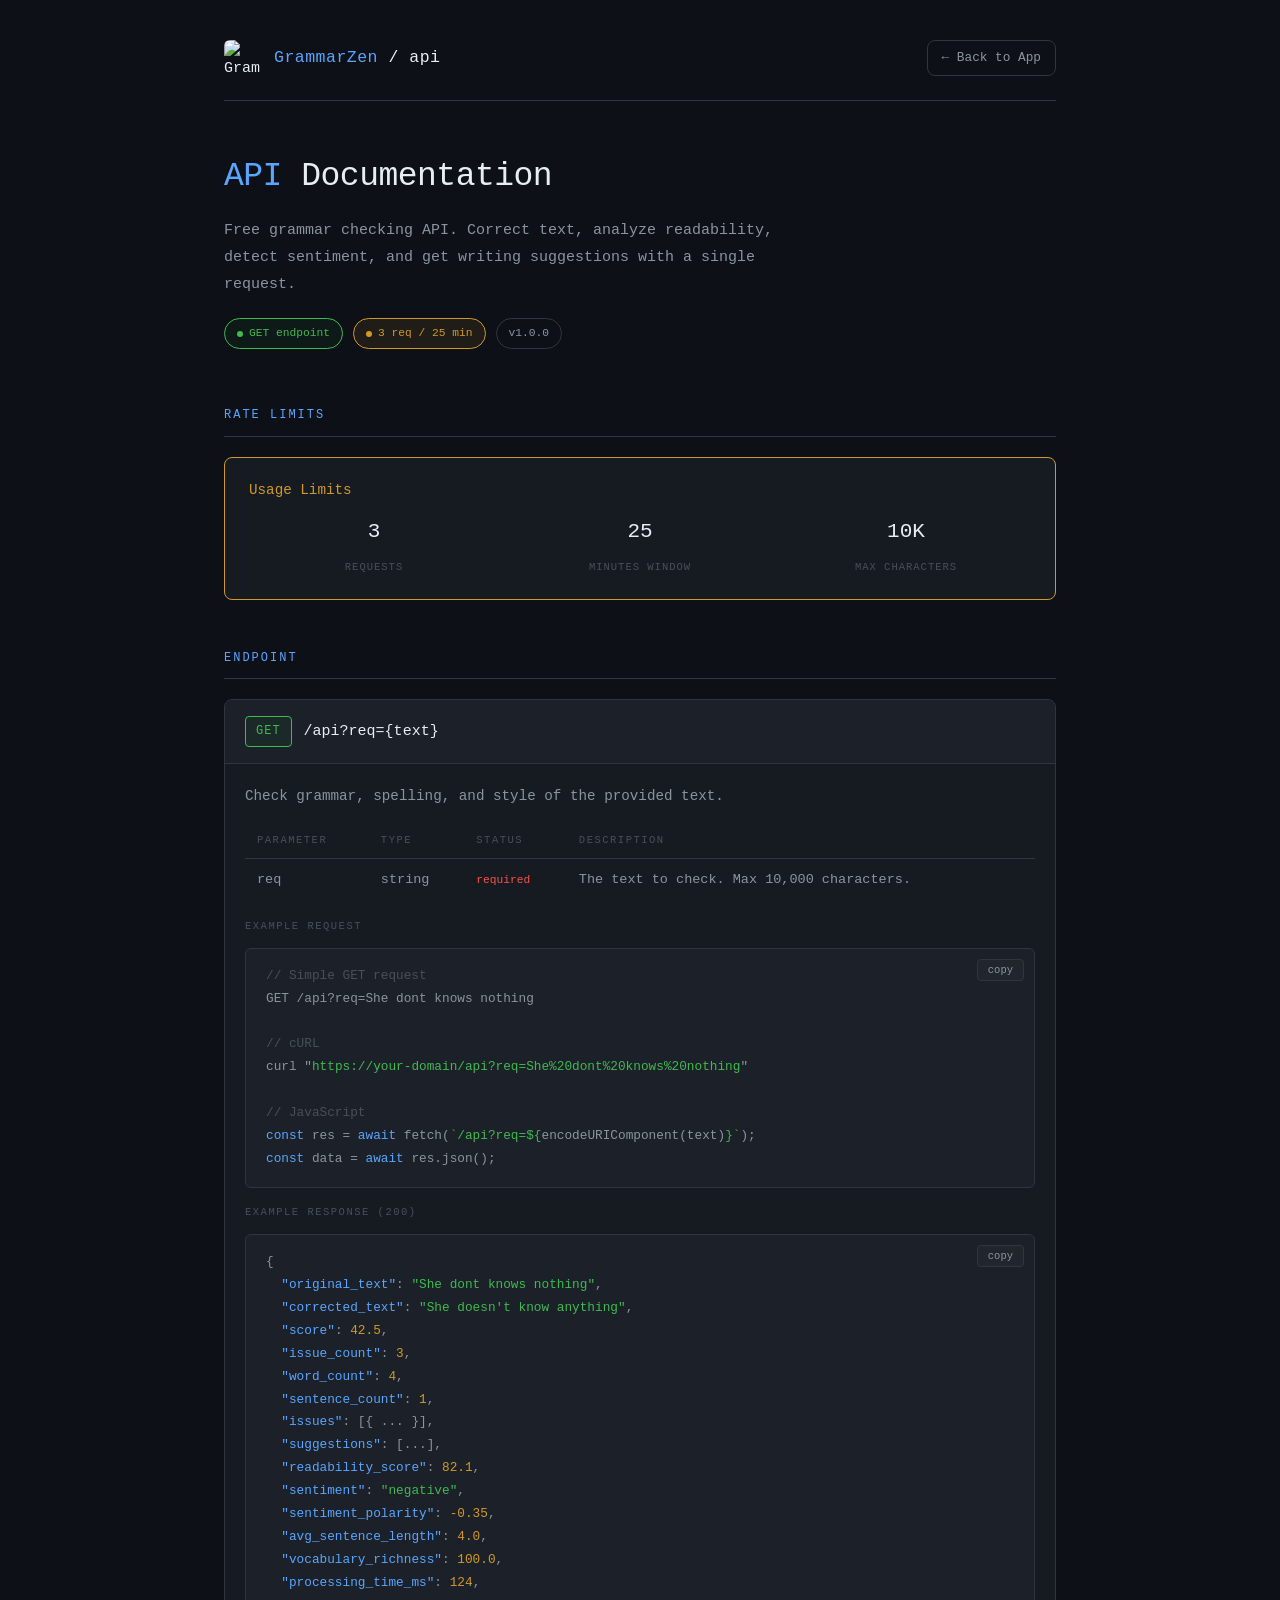
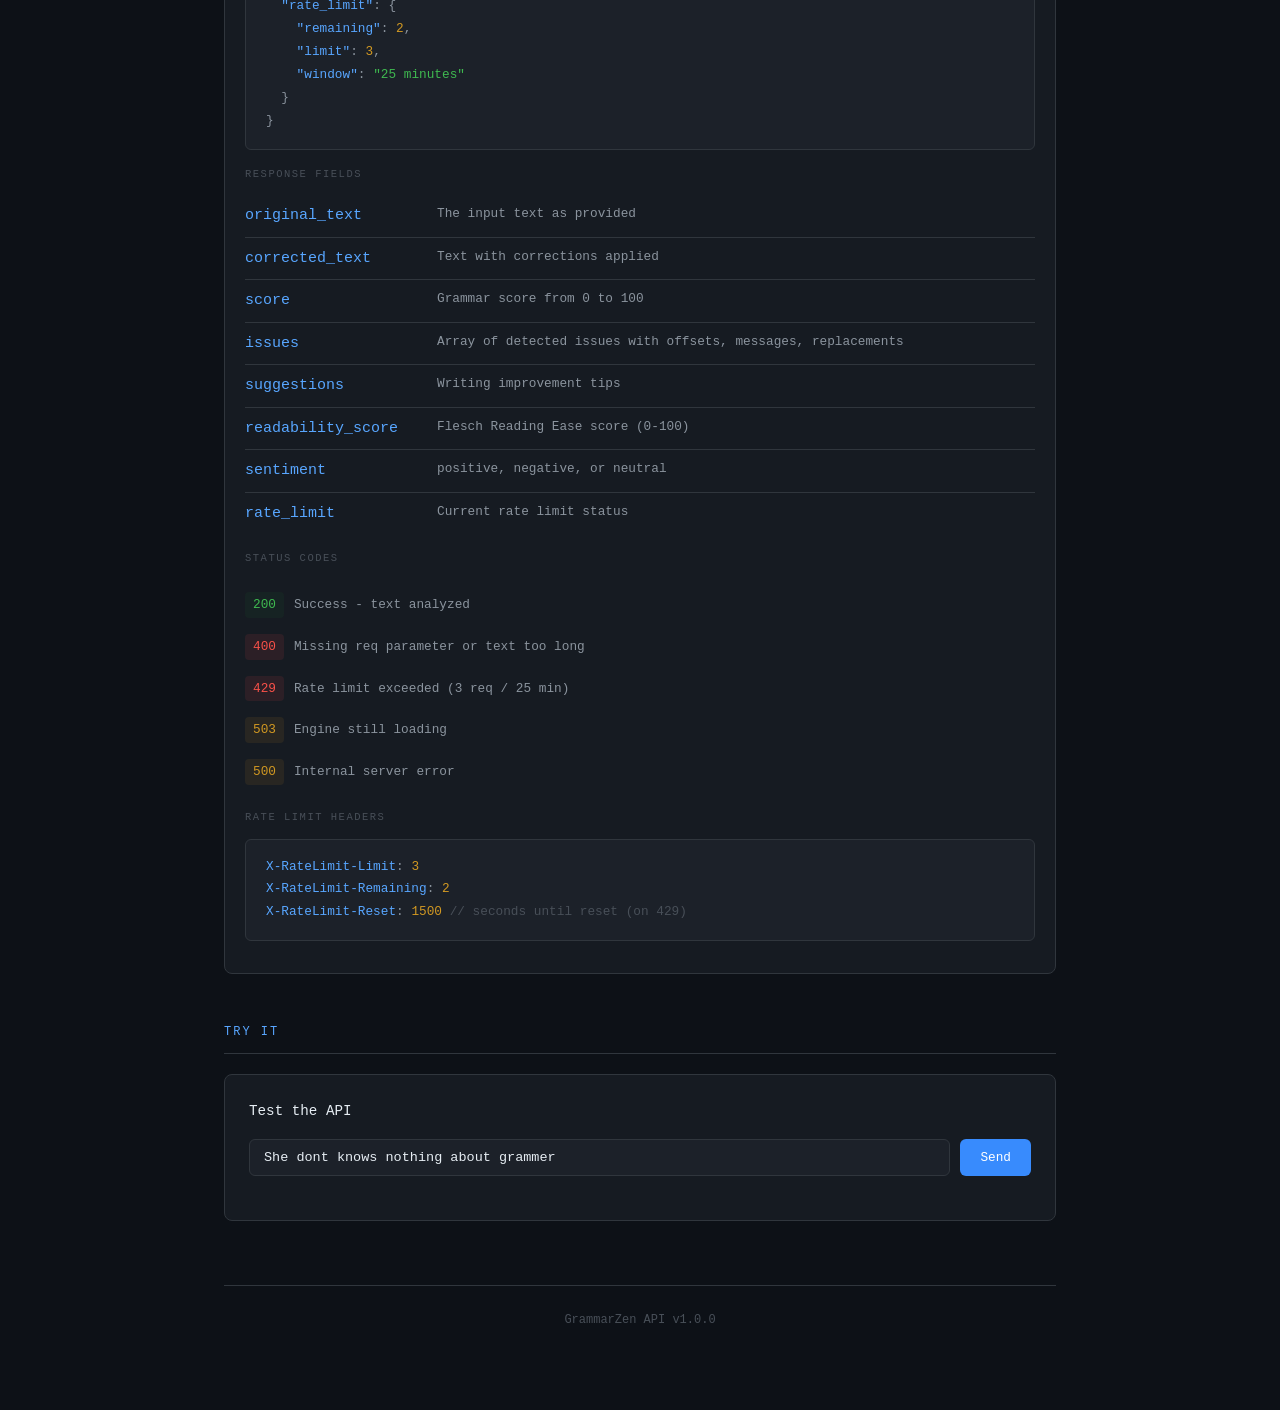
==== src/static/api-docs.html @ 3f3d4078 "Add a public API and documentation page with rate limiting Implement a GET /api endpoint with IP-bas" ====
<!DOCTYPE html>
<html lang="en">
<head>
<meta charset="UTF-8">
<meta name="viewport" content="width=device-width, initial-scale=1.0">
<title>GrammarZen API Documentation</title>
<link rel="icon" type="image/png" href="/static/logo.png">
<link rel="preconnect" href="https://fonts.googleapis.com">
<link href="https://fonts.googleapis.com/css2?family=Whois+Mono&display=swap" rel="stylesheet">
<style>
*,*::before,*::after{box-sizing:border-box;margin:0;padding:0}
:root{
--bg:#0D1117;
--surface:#161B22;
--surface2:#1C2129;
--surface3:#21262D;
--border:#30363D;
--border-hl:#388BFD40;
--text:#E6EDF3;
--text2:#8B949E;
--text3:#484F58;
--accent:#58A6FF;
--accent2:#388BFD;
--green:#3FB950;
--green-bg:#23883312;
--red:#F85149;
--red-bg:#F8514918;
--orange:#D29922;
--orange-bg:#D2992218;
--purple:#BC8CFF;
--mono:'Whois Mono', 'Courier New', monospace;
--radius:8px;
}
html{font-size:15px;-webkit-font-smoothing:antialiased}
body{background:var(--bg);color:var(--text);font-family:var(--mono);min-height:100vh;line-height:1.7}
a{color:var(--accent);text-decoration:none;transition:color 0.15s}
a:hover{color:var(--purple)}

.page{max-width:880px;margin:0 auto;padding:40px 24px 80px}

.top-bar{display:flex;align-items:center;justify-content:space-between;margin-bottom:48px;padding-bottom:24px;border-bottom:1px solid var(--border)}
.top-bar-left{display:flex;align-items:center;gap:14px}
.top-bar-logo{width:36px;height:36px;border-radius:6px}
.top-bar-title{font-size:1.1rem;color:var(--text);letter-spacing:0.5px}
.top-bar-title span{color:var(--accent)}
.back-link{font-size:0.85rem;color:var(--text2);padding:6px 14px;border:1px solid var(--border);border-radius:var(--radius);transition:all 0.15s}
.back-link:hover{color:var(--accent);border-color:var(--accent)}

.hero{margin-bottom:56px}
.hero h1{font-size:2.2rem;font-weight:400;color:var(--text);margin-bottom:12px;letter-spacing:-0.5px}
.hero h1 span{color:var(--accent)}
.hero p{font-size:1rem;color:var(--text2);max-width:560px;line-height:1.8}

.badge-row{display:flex;gap:10px;margin-top:20px;flex-wrap:wrap}
.badge{display:inline-flex;align-items:center;gap:6px;font-size:0.75rem;padding:5px 12px;border-radius:20px;border:1px solid var(--border);color:var(--text2)}
.badge.green{border-color:var(--green);color:var(--green);background:var(--green-bg)}
.badge.orange{border-color:var(--orange);color:var(--orange);background:var(--orange-bg)}
.badge.red{border-color:var(--red);color:var(--red);background:var(--red-bg)}
.badge-dot{width:6px;height:6px;border-radius:50%;background:currentColor}

.section{margin-bottom:48px}
.section-title{font-size:0.8rem;color:var(--accent);text-transform:uppercase;letter-spacing:2px;margin-bottom:20px;padding-bottom:10px;border-bottom:1px solid var(--border)}

.endpoint-card{background:var(--surface);border:1px solid var(--border);border-radius:var(--radius);overflow:hidden;margin-bottom:24px}
.endpoint-header{display:flex;align-items:center;gap:12px;padding:16px 20px;border-bottom:1px solid var(--border);background:var(--surface2)}
.method{font-size:0.8rem;font-weight:400;padding:4px 10px;border-radius:4px;text-transform:uppercase;letter-spacing:1px}
.method.get{background:var(--green-bg);color:var(--green);border:1px solid var(--green)}
.method.post{background:var(--accent);color:var(--bg);border:1px solid var(--accent)}
.endpoint-path{font-size:1rem;color:var(--text)}
.endpoint-body{padding:20px}
.endpoint-desc{color:var(--text2);margin-bottom:16px;font-size:0.95rem}

.param-table{width:100%;border-collapse:collapse;margin-bottom:16px}
.param-table th{text-align:left;font-size:0.7rem;color:var(--text3);text-transform:uppercase;letter-spacing:1.5px;padding:8px 12px;border-bottom:1px solid var(--border);font-weight:400}
.param-table td{padding:10px 12px;border-bottom:1px solid var(--border);font-size:0.9rem;color:var(--text2);vertical-align:top}
.param-table tr:last-child td{border-bottom:none}
.param-name{color:var(--accent)}
.param-type{color:var(--purple);font-size:0.8rem}
.param-req{color:var(--red);font-size:0.75rem}
.param-opt{color:var(--text3);font-size:0.75rem}

.code-block{background:var(--surface2);border:1px solid var(--border);border-radius:6px;padding:16px 20px;overflow-x:auto;margin:12px 0;font-size:0.85rem;line-height:1.8;color:var(--text2);position:relative}
.code-block .key{color:var(--accent)}
.code-block .str{color:var(--green)}
.code-block .num{color:var(--orange)}
.code-block .comment{color:var(--text3)}
.code-label{font-size:0.7rem;text-transform:uppercase;letter-spacing:1.5px;color:var(--text3);margin-bottom:8px;margin-top:16px}
.copy-btn{position:absolute;top:10px;right:10px;background:var(--surface3);border:1px solid var(--border);color:var(--text2);padding:4px 10px;border-radius:4px;font-family:var(--mono);font-size:0.7rem;cursor:pointer;transition:all 0.15s}
.copy-btn:hover{color:var(--accent);border-color:var(--accent)}

.try-section{background:var(--surface);border:1px solid var(--border);border-radius:var(--radius);padding:24px;margin-bottom:24px}
.try-title{font-size:0.95rem;color:var(--text);margin-bottom:16px}
.try-row{display:flex;gap:10px;margin-bottom:12px}
.try-input{flex:1;background:var(--surface2);border:1px solid var(--border);border-radius:6px;padding:10px 14px;color:var(--text);font-family:var(--mono);font-size:0.9rem;outline:none;transition:border-color 0.15s}
.try-input:focus{border-color:var(--accent)}
.try-btn{background:var(--accent2);color:#fff;border:none;padding:10px 20px;border-radius:6px;font-family:var(--mono);font-size:0.85rem;cursor:pointer;transition:all 0.15s;white-space:nowrap}
.try-btn:hover{background:var(--accent)}
.try-btn:disabled{opacity:0.4;cursor:not-allowed}
.try-output{background:var(--surface2);border:1px solid var(--border);border-radius:6px;padding:16px 20px;font-size:0.85rem;line-height:1.8;color:var(--text2);min-height:120px;max-height:400px;overflow-y:auto;white-space:pre-wrap;display:none}
.try-status{display:flex;align-items:center;gap:8px;font-size:0.8rem;color:var(--text3);margin-bottom:8px}
.try-status.success{color:var(--green)}
.try-status.error{color:var(--red)}
.try-rate{font-size:0.8rem;color:var(--text3);margin-top:8px}

.rate-card{background:var(--surface);border:1px solid var(--orange);border-radius:var(--radius);padding:20px 24px;margin-bottom:24px}
.rate-card h3{font-size:0.95rem;font-weight:400;color:var(--orange);margin-bottom:12px}
.rate-grid{display:grid;grid-template-columns:repeat(3,1fr);gap:16px}
.rate-item{text-align:center}
.rate-value{font-size:1.4rem;color:var(--text);display:block;margin-bottom:4px}
.rate-label{font-size:0.7rem;color:var(--text3);text-transform:uppercase;letter-spacing:1px}

.response-fields{margin-top:12px}
.field-item{display:flex;gap:12px;padding:8px 0;border-bottom:1px solid var(--border)}
.field-item:last-child{border-bottom:none}
.field-name{color:var(--accent);min-width:180px;flex-shrink:0}
.field-desc{color:var(--text2);font-size:0.85rem}

.status-codes{margin-top:16px}
.status-item{display:flex;align-items:center;gap:10px;padding:8px 0}
.status-code{font-size:0.85rem;padding:2px 8px;border-radius:4px}
.status-code.s2xx{background:var(--green-bg);color:var(--green)}
.status-code.s4xx{background:var(--red-bg);color:var(--red)}
.status-code.s5xx{background:var(--orange-bg);color:var(--orange)}
.status-text{color:var(--text2);font-size:0.85rem}

.footer{margin-top:64px;padding-top:24px;border-top:1px solid var(--border);text-align:center;color:var(--text3);font-size:0.8rem}

@media(max-width:640px){
.hero h1{font-size:1.6rem}
.rate-grid{grid-template-columns:1fr}
.try-row{flex-direction:column}
.top-bar{flex-direction:column;gap:12px;align-items:flex-start}
.endpoint-header{flex-direction:column;align-items:flex-start;gap:8px}
.field-item{flex-direction:column;gap:4px}
.field-name{min-width:auto}
}
</style>
</head>
<body>
<div class="page">

<div class="top-bar">
<div class="top-bar-left">
<img src="/static/logo.png" alt="GrammarZen" class="top-bar-logo">
<div class="top-bar-title"><span>GrammarZen</span> / api</div>
</div>
<a href="/" class="back-link">&larr; Back to App</a>
</div>

<div class="hero">
<h1><span>API</span> Documentation</h1>
<p>Free grammar checking API. Correct text, analyze readability, detect sentiment, and get writing suggestions with a single request.</p>
<div class="badge-row">
<span class="badge green"><span class="badge-dot"></span> GET endpoint</span>
<span class="badge orange"><span class="badge-dot"></span> 3 req / 25 min</span>
<span class="badge">v1.0.0</span>
</div>
</div>

<div class="section">
<div class="section-title">Rate Limits</div>
<div class="rate-card">
<h3>Usage Limits</h3>
<div class="rate-grid">
<div class="rate-item">
<span class="rate-value">3</span>
<span class="rate-label">Requests</span>
</div>
<div class="rate-item">
<span class="rate-value">25</span>
<span class="rate-label">Minutes Window</span>
</div>
<div class="rate-item">
<span class="rate-value">10K</span>
<span class="rate-label">Max Characters</span>
</div>
</div>
</div>
</div>

<div class="section">
<div class="section-title">Endpoint</div>

<div class="endpoint-card">
<div class="endpoint-header">
<span class="method get">GET</span>
<span class="endpoint-path">/api?req={text}</span>
</div>
<div class="endpoint-body">
<p class="endpoint-desc">Check grammar, spelling, and style of the provided text.</p>

<table class="param-table">
<thead>
<tr><th>Parameter</th><th>Type</th><th>Status</th><th>Description</th></tr>
</thead>
<tbody>
<tr>
<td class="param-name">req</td>
<td class="param-type">string</td>
<td><span class="param-req">required</span></td>
<td>The text to check. Max 10,000 characters.</td>
</tr>
</tbody>
</table>

<div class="code-label">Example Request</div>
<div class="code-block" id="exampleReq">
<button class="copy-btn" onclick="copyCode('exampleReq')">copy</button>
<span class="comment">// Simple GET request</span><br>
GET /api?req=She dont knows nothing<br>
<br>
<span class="comment">// cURL</span><br>
curl "<span class="str">https://your-domain/api?req=She%20dont%20knows%20nothing</span>"<br>
<br>
<span class="comment">// JavaScript</span><br>
<span class="key">const</span> res = <span class="key">await</span> fetch(<span class="str">`/api?req=${</span>encodeURIComponent(text)<span class="str">}`</span>);<br>
<span class="key">const</span> data = <span class="key">await</span> res.json();
</div>

<div class="code-label">Example Response (200)</div>
<div class="code-block" id="exampleRes">
<button class="copy-btn" onclick="copyCode('exampleRes')">copy</button>
{<br>
&nbsp;&nbsp;<span class="key">"original_text"</span>: <span class="str">"She dont knows nothing"</span>,<br>
&nbsp;&nbsp;<span class="key">"corrected_text"</span>: <span class="str">"She doesn't know anything"</span>,<br>
&nbsp;&nbsp;<span class="key">"score"</span>: <span class="num">42.5</span>,<br>
&nbsp;&nbsp;<span class="key">"issue_count"</span>: <span class="num">3</span>,<br>
&nbsp;&nbsp;<span class="key">"word_count"</span>: <span class="num">4</span>,<br>
&nbsp;&nbsp;<span class="key">"sentence_count"</span>: <span class="num">1</span>,<br>
&nbsp;&nbsp;<span class="key">"issues"</span>: [{ ... }],<br>
&nbsp;&nbsp;<span class="key">"suggestions"</span>: [...],<br>
&nbsp;&nbsp;<span class="key">"readability_score"</span>: <span class="num">82.1</span>,<br>
&nbsp;&nbsp;<span class="key">"sentiment"</span>: <span class="str">"negative"</span>,<br>
&nbsp;&nbsp;<span class="key">"sentiment_polarity"</span>: <span class="num">-0.35</span>,<br>
&nbsp;&nbsp;<span class="key">"avg_sentence_length"</span>: <span class="num">4.0</span>,<br>
&nbsp;&nbsp;<span class="key">"vocabulary_richness"</span>: <span class="num">100.0</span>,<br>
&nbsp;&nbsp;<span class="key">"processing_time_ms"</span>: <span class="num">124</span>,<br>
&nbsp;&nbsp;<span class="key">"rate_limit"</span>: {<br>
&nbsp;&nbsp;&nbsp;&nbsp;<span class="key">"remaining"</span>: <span class="num">2</span>,<br>
&nbsp;&nbsp;&nbsp;&nbsp;<span class="key">"limit"</span>: <span class="num">3</span>,<br>
&nbsp;&nbsp;&nbsp;&nbsp;<span class="key">"window"</span>: <span class="str">"25 minutes"</span><br>
&nbsp;&nbsp;}<br>
}
</div>

<div class="code-label">Response Fields</div>
<div class="response-fields">
<div class="field-item"><span class="field-name">original_text</span><span class="field-desc">The input text as provided</span></div>
<div class="field-item"><span class="field-name">corrected_text</span><span class="field-desc">Text with corrections applied</span></div>
<div class="field-item"><span class="field-name">score</span><span class="field-desc">Grammar score from 0 to 100</span></div>
<div class="field-item"><span class="field-name">issues</span><span class="field-desc">Array of detected issues with offsets, messages, replacements</span></div>
<div class="field-item"><span class="field-name">suggestions</span><span class="field-desc">Writing improvement tips</span></div>
<div class="field-item"><span class="field-name">readability_score</span><span class="field-desc">Flesch Reading Ease score (0-100)</span></div>
<div class="field-item"><span class="field-name">sentiment</span><span class="field-desc">positive, negative, or neutral</span></div>
<div class="field-item"><span class="field-name">rate_limit</span><span class="field-desc">Current rate limit status</span></div>
</div>

<div class="code-label">Status Codes</div>
<div class="status-codes">
<div class="status-item"><span class="status-code s2xx">200</span><span class="status-text">Success - text analyzed</span></div>
<div class="status-item"><span class="status-code s4xx">400</span><span class="status-text">Missing req parameter or text too long</span></div>
<div class="status-item"><span class="status-code s4xx">429</span><span class="status-text">Rate limit exceeded (3 req / 25 min)</span></div>
<div class="status-item"><span class="status-code s5xx">503</span><span class="status-text">Engine still loading</span></div>
<div class="status-item"><span class="status-code s5xx">500</span><span class="status-text">Internal server error</span></div>
</div>

<div class="code-label">Rate Limit Headers</div>
<div class="code-block">
<span class="key">X-RateLimit-Limit</span>: <span class="num">3</span><br>
<span class="key">X-RateLimit-Remaining</span>: <span class="num">2</span><br>
<span class="key">X-RateLimit-Reset</span>: <span class="num">1500</span> <span class="comment">// seconds until reset (on 429)</span>
</div>
</div>
</div>
</div>

<div class="section">
<div class="section-title">Try It</div>
<div class="try-section">
<div class="try-title">Test the API</div>
<div class="try-row">
<input type="text" class="try-input" id="tryInput" placeholder="Enter text to check..." value="She dont knows nothing about grammer">
<button class="try-btn" id="tryBtn" onclick="tryApi()">Send</button>
</div>
<div class="try-status" id="tryStatus"></div>
<div class="try-output" id="tryOutput"></div>
<div class="try-rate" id="tryRate"></div>
</div>
</div>

<div class="footer">
GrammarZen API v1.0.0
</div>

</div>

<script>
function copyCode(id){
const el=document.getElementById(id);
const text=el.innerText.replace('copy','').trim();
navigator.clipboard.writeText(text).then(()=>{
const btn=el.querySelector('.copy-btn');
btn.textContent='copied!';
setTimeout(()=>btn.textContent='copy',1500);
});
}

async function tryApi(){
const input=document.getElementById('tryInput');
const btn=document.getElementById('tryBtn');
const output=document.getElementById('tryOutput');
const status=document.getElementById('tryStatus');
const rate=document.getElementById('tryRate');
const text=input.value.trim();
if(!text)return;
btn.disabled=true;
btn.textContent='...';
status.className='try-status';
status.textContent='Sending request...';
output.style.display='block';
output.textContent='Loading...';
try{
const res=await fetch('/api?req='+encodeURIComponent(text));
const data=await res.json();
if(res.ok){
status.className='try-status success';
status.textContent='200 OK - '+data.processing_time_ms+'ms';
output.textContent=JSON.stringify(data,null,2);
if(data.rate_limit){
rate.textContent='Remaining: '+data.rate_limit.remaining+' / '+data.rate_limit.limit;
}
}else{
status.className='try-status error';
status.textContent=res.status+' '+res.statusText;
output.textContent=JSON.stringify(data,null,2);
if(res.status===429&&data.retry_after_seconds){
rate.textContent='Rate limited. Retry in '+Math.ceil(data.retry_after_seconds/60)+' minutes.';
}
}
}catch(err){
status.className='try-status error';
status.textContent='Request failed';
output.textContent=err.message;
}finally{
btn.disabled=false;
btn.textContent='Send';
}
}
</script>
</body>
</html>
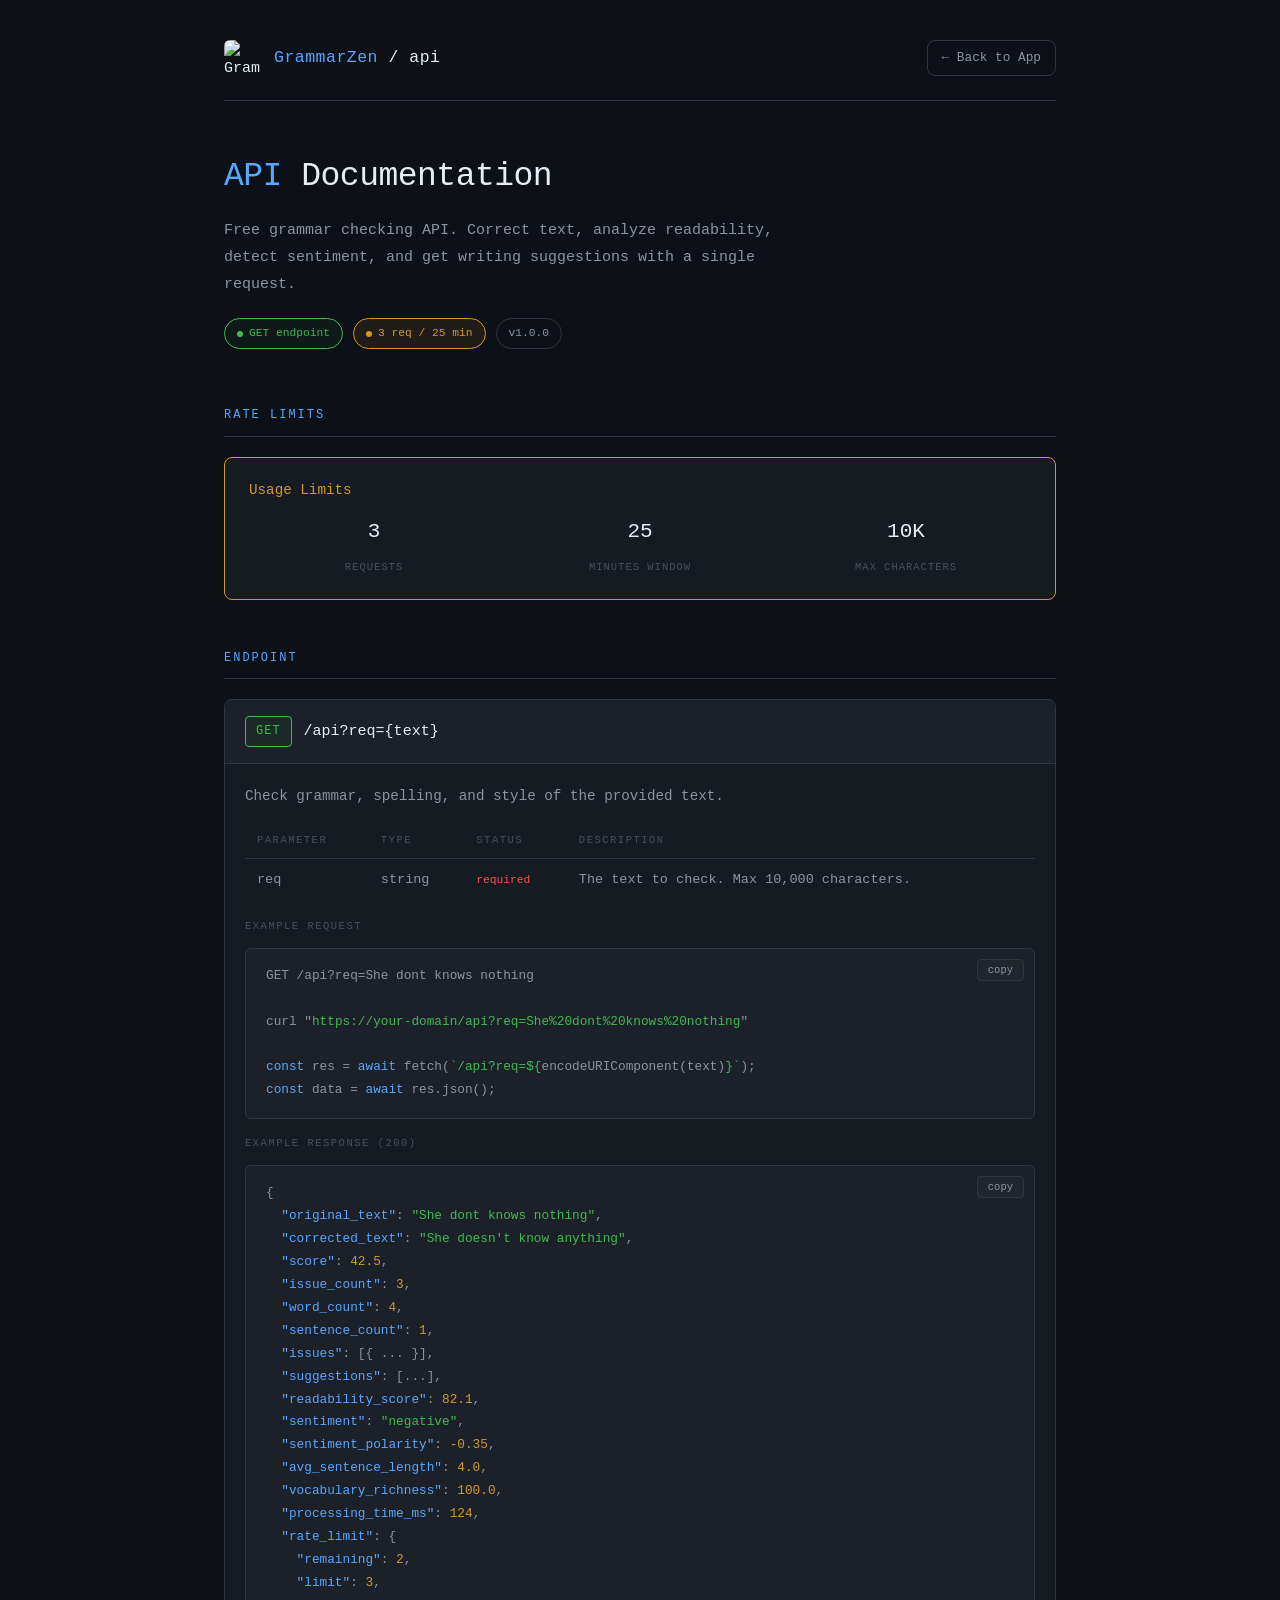
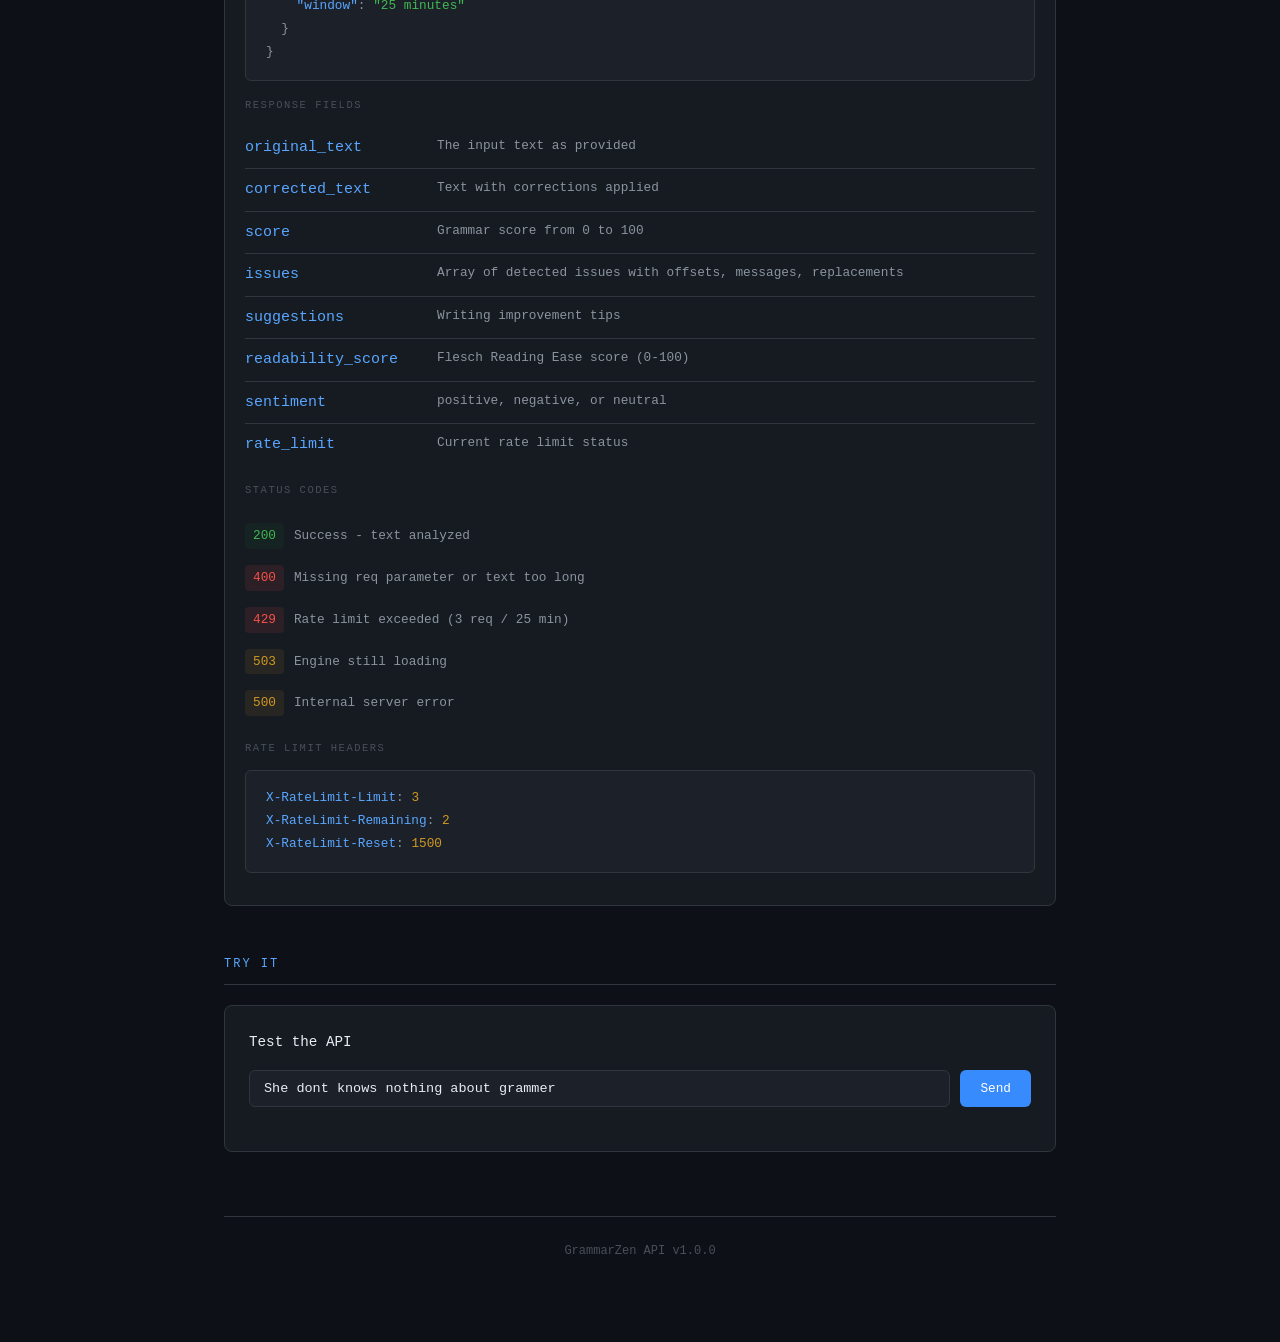
==== commit 0a2ba3ac: "Remove extraneous comments and code artifacts from documentation and styles Remove comment labels an" ====
--- a/src/static/api-docs.html
+++ b/src/static/api-docs.html
@@ -206,13 +206,10 @@
 <div class="code-label">Example Request</div>
 <div class="code-block" id="exampleReq">
 <button class="copy-btn" onclick="copyCode('exampleReq')">copy</button>
-<span class="comment">// Simple GET request</span><br>
 GET /api?req=She dont knows nothing<br>
 <br>
-<span class="comment">// cURL</span><br>
 curl "<span class="str">https://your-domain/api?req=She%20dont%20knows%20nothing</span>"<br>
 <br>
-<span class="comment">// JavaScript</span><br>
 <span class="key">const</span> res = <span class="key">await</span> fetch(<span class="str">`/api?req=${</span>encodeURIComponent(text)<span class="str">}`</span>);<br>
 <span class="key">const</span> data = <span class="key">await</span> res.json();
 </div>
@@ -268,7 +265,7 @@
 <div class="code-block">
 <span class="key">X-RateLimit-Limit</span>: <span class="num">3</span><br>
 <span class="key">X-RateLimit-Remaining</span>: <span class="num">2</span><br>
-<span class="key">X-RateLimit-Reset</span>: <span class="num">1500</span> <span class="comment">// seconds until reset (on 429)</span>
+<span class="key">X-RateLimit-Reset</span>: <span class="num">1500</span>
 </div>
 </div>
 </div>
